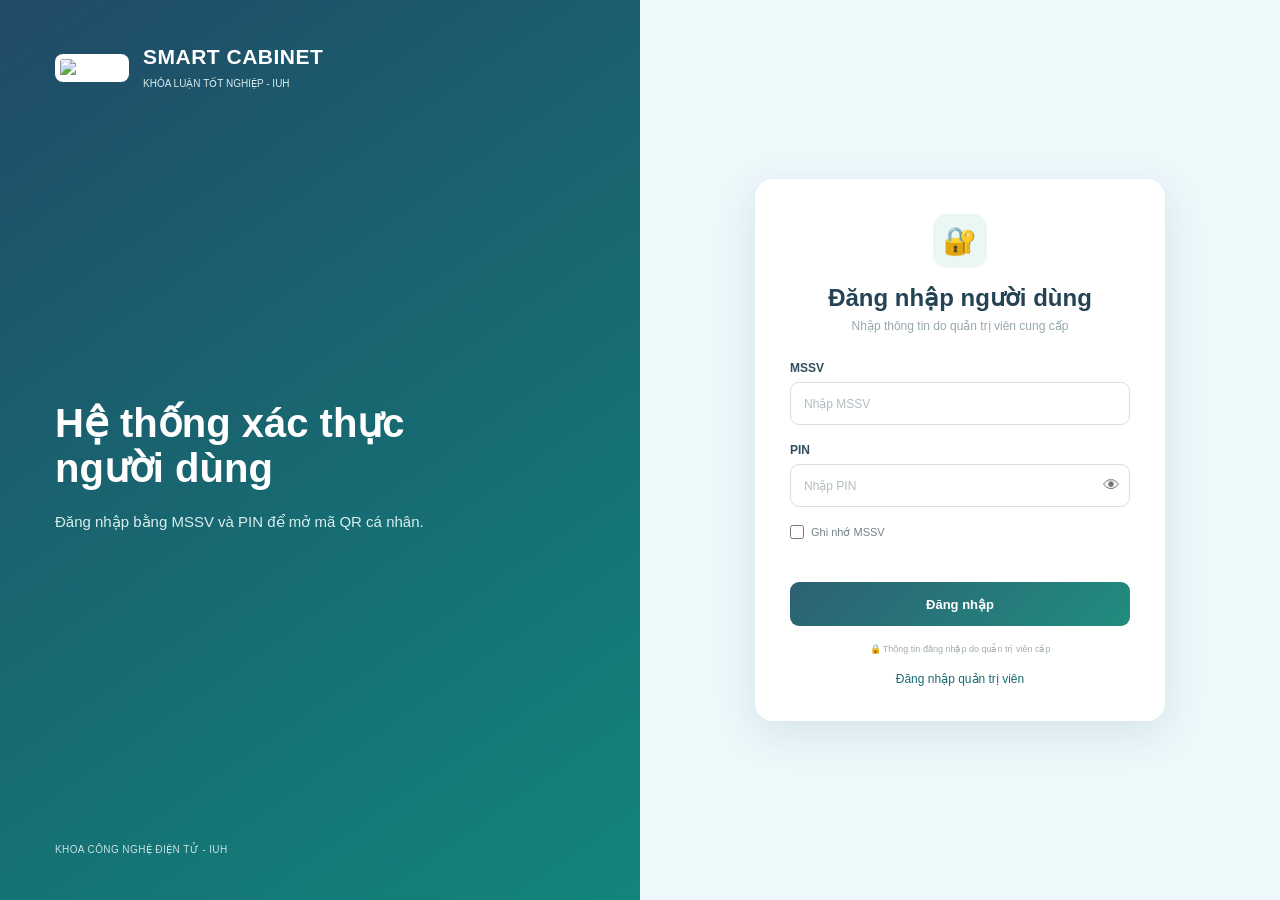
==== login.html @ 0675d984 "Initial commit" ====
<!DOCTYPE html>
<html lang="vi">

<head>
    <meta charset="UTF-8">

    <meta
        name="viewport"
        content="width=device-width, initial-scale=1.0"
    >

    <title>User Login - Smart Cabinet</title>

    <link
        rel="stylesheet"
        href="login.css"
    >
</head>


<body>

    <div class="login-page">

        <!-- LEFT -->
        <div class="login-left">

            <div class="brand">

                <img
                    src="https://iuh.edu.vn/assets/images/iuh.png?v=51"
                    alt="IUH"
                >

                <div>
                    <h1>SMART CABINET</h1>

                    <span>
                        KHÓA LUẬN TỐT NGHIỆP - IUH
                    </span>
                </div>

            </div>


            <div class="left-content">

                <h2>
                    Hệ thống xác thực
                    <br>
                    người dùng
                </h2>

                <p>
                    Đăng nhập bằng MSSV và PIN để mở mã QR cá nhân.
                </p>

            </div>


            <div class="left-footer">

                KHOA CÔNG NGHỆ ĐIỆN TỬ - IUH

            </div>

        </div>



        <!-- RIGHT -->
        <div class="login-right">

            <div class="login-card">

                <div class="login-icon">
                    🔐
                </div>


                <h2>
                    Đăng nhập người dùng
                </h2>


                <p class="login-description">
                    Nhập thông tin do quản trị viên cung cấp
                </p>


                <!-- MSSV -->

                <div class="form-group">

                    <label for="mssv">
                        MSSV
                    </label>

                    <input
                        type="text"
                        id="mssv"
                        placeholder="Nhập MSSV"
                        inputmode="numeric"
                        autocomplete="username"
                    >

                </div>


                <!-- PIN -->

                <div class="form-group">

                    <label for="pin">
                        PIN
                    </label>


                    <div class="password-box">

                        <input
                            type="password"
                            id="pin"
                            placeholder="Nhập PIN"
                            inputmode="numeric"
                            maxlength="10"
                            autocomplete="current-password"
                        >

                        <button
                            type="button"
                            id="togglePassword"
                            class="show-password"
                        >
                            👁
                        </button>

                    </div>

                </div>


                <!-- REMEMBER -->

                <div class="login-options">

                    <label class="remember">

                        <input
                            type="checkbox"
                            id="remember"
                        >

                        <span>
                            Ghi nhớ MSSV
                        </span>

                    </label>

                </div>


                <!-- ERROR -->

                <div
                    class="login-error"
                    id="loginError"
                ></div>


                <!-- LOGIN -->

                <button
                    class="login-btn"
                    id="loginBtn"
                >
                    Đăng nhập
                </button>


                <p class="security-note">

                    🔒 Thông tin đăng nhập do quản trị viên cấp

                </p>

                <button
                    type="button"
                    class="admin-mode-btn"
                    id="adminModeBtn"
                >
                    Đăng nhập quản trị viên
                </button>

            </div>

        </div>

    </div>


    <script type="module" src="login.js"></script>

</body>

</html>
---- login.css ----
/* =====================================================
   RESET
===================================================== */

* {
    margin: 0;
    padding: 0;
    box-sizing: border-box;
}


body {

    font-family:
        Arial,
        Helvetica,
        sans-serif;

    min-height: 100vh;

    background: #eaf7fb;

    color: #243746;
}


/* =====================================================
   PAGE
===================================================== */

.login-page {

    min-height: 100vh;

    display: grid;

    grid-template-columns: 1fr 1fr;
}


/* =====================================================
   LEFT
===================================================== */

.login-left {

    position: relative;

    display: flex;

    flex-direction: column;

    justify-content: space-between;

    padding: 45px 55px;

    color: #ffffff;

    background:
        linear-gradient(
            145deg,
            #214a67 0%,
            #176b72 55%,
            #12857b 100%
        );
}


/* =====================================================
   BRAND
===================================================== */

.brand {

    display: flex;

    align-items: center;

    gap: 14px;
}


.brand img {

    width: 74px;

    height: auto;

    background: #ffffff;

    border-radius: 8px;

    padding: 5px;
}


.brand h1 {

    font-size: 21px;

    letter-spacing: .5px;

    margin-bottom: 4px;
}


.brand span {

    font-size: 10px;

    color: #d9eeee;
}


/* =====================================================
   LEFT CONTENT
===================================================== */

.left-content {

    max-width: 430px;
}


.left-content h2 {

    font-size: 40px;

    line-height: 1.12;

    margin-bottom: 18px;
}


.left-content p {

    font-size: 15px;

    line-height: 1.7;

    color: #d9eeee;
}


/* =====================================================
   FOOTER
===================================================== */

.left-footer {

    font-size: 10px;

    color: #c8e1e4;

    letter-spacing: .4px;
}


/* =====================================================
   RIGHT
===================================================== */

.login-right {

    display: flex;

    align-items: center;

    justify-content: center;

    padding: 30px;

    background: #edf8fb;
}


/* =====================================================
   LOGIN CARD
===================================================== */

.login-card {

    width: 100%;

    max-width: 410px;

    background: #ffffff;

    border-radius: 18px;

    padding: 35px;

    box-shadow:
        0 12px 40px
        rgba(35, 85, 100, .12);
}


/* =====================================================
   ICON
===================================================== */

.login-icon {

    width: 54px;

    height: 54px;

    margin: 0 auto 16px;

    display: flex;

    align-items: center;

    justify-content: center;

    border-radius: 14px;

    background: #eaf7f4;

    font-size: 27px;
}


/* =====================================================
   TITLE
===================================================== */

.login-card h2 {

    text-align: center;

    font-size: 24px;

    color: #254355;

    margin-bottom: 7px;
}


.login-description {

    text-align: center;

    color: #98a8af;

    font-size: 12px;

    margin-bottom: 28px;
}


/* =====================================================
   FORM
===================================================== */

.form-group {

    margin-bottom: 18px;
}


.form-group label {

    display: block;

    font-size: 12px;

    font-weight: 700;

    color: #324d5b;

    margin-bottom: 7px;
}


.form-group input {

    width: 100%;

    height: 43px;

    border:
        1px solid #d4e0e5;

    border-radius: 9px;

    padding: 0 13px;

    font-size: 12px;

    color: #344856;

    outline: none;

    transition: .2s;
}


.form-group input:focus {

    border-color: #369788;

    box-shadow:
        0 0 0 3px
        rgba(54,151,136,.10);
}


.form-group input::placeholder {

    color: #b2bdc1;
}


/* =====================================================
   PASSWORD
===================================================== */

.password-box {

    position: relative;
}


.password-box input {

    padding-right: 45px;
}


.show-password {

    position: absolute;

    right: 10px;

    top: 50%;

    transform:
        translateY(-50%);

    border: none;

    background: transparent;

    cursor: pointer;

    font-size: 17px;

    opacity: .55;
}


.show-password:hover {

    opacity: .9;
}

.admin-mode-btn {
    display: block;
    margin: 18px auto 0;
    border: none;
    background: transparent;
    color: #176b72;
    font-size: 12px;
    cursor: pointer;
}

.admin-mode-btn:hover {
    text-decoration: underline;
}


/* =====================================================
   OPTIONS
===================================================== */

.login-options {

    display: flex;

    justify-content: space-between;

    align-items: center;

    margin-bottom: 18px;
}


.remember {

    display: flex;

    align-items: center;

    gap: 7px;

    font-size: 11px;

    color: #72838b;

    cursor: pointer;
}


.remember input {

    width: 14px;

    height: 14px;
}


/* =====================================================
   ERROR
===================================================== */

.login-error {

    min-height: 17px;

    color: #d54747;

    font-size: 11px;

    text-align: center;

    margin-bottom: 8px;
}


/* =====================================================
   LOGIN BUTTON
===================================================== */

.login-btn {

    width: 100%;

    height: 44px;

    border: none;

    border-radius: 9px;

    background:
        linear-gradient(
            135deg,
            #2d6174,
            #218c7e
        );

    color: #ffffff;

    font-size: 13px;

    font-weight: 700;

    cursor: pointer;

    transition: .2s;
}


.login-btn:hover {

    transform:
        translateY(-1px);

    box-shadow:
        0 6px 15px
        rgba(33,140,126,.20);
}


.login-btn:disabled {

    opacity: .65;

    cursor: not-allowed;

    transform: none;

    box-shadow: none;
}


/* =====================================================
   SECURITY
===================================================== */

.security-note {

    text-align: center;

    color: #a0adb2;

    font-size: 9px;

    margin-top: 18px;
}


/* =====================================================
   RESPONSIVE
===================================================== */

@media (max-width: 850px) {

    .login-page {

        grid-template-columns: 1fr;
    }


    .login-left {

        min-height: 280px;

        padding: 30px;
    }


    .left-content h2 {

        font-size: 30px;
    }


    .left-content p {

        font-size: 13px;
    }


    .left-footer {

        display: none;
    }

}


@media (max-width: 500px) {

    .login-left {

        min-height: 230px;

        padding: 22px;
    }


    .brand h1 {

        font-size: 17px;
    }


    .brand img {

        width: 58px;
    }


    .left-content h2 {

        font-size: 25px;
    }


    .login-right {

        padding: 18px;
    }


    .login-card {

        padding: 25px 20px;
    }

}

.qr-page {
    min-height: 100vh;
    display: flex;
    align-items: center;
    justify-content: center;
    padding: 24px;
}

.qr-card {
    width: 100%;
    max-width: 430px;
    padding: 34px;
    background: #ffffff;
    border-radius: 18px;
    text-align: center;
    box-shadow: 0 12px 40px rgba(35, 85, 100, .12);
}

.qr-card h1 {
    color: #254355;
    font-size: 24px;
    margin-bottom: 8px;
}

.qr-card > p {
    color: #6d8089;
    font-size: 13px;
}

.qr-code {
    width: 220px;
    min-height: 220px;
    margin: 24px auto;
}

.qr-code img,
.qr-code canvas {
    display: block;
    margin: 0 auto;
}

.personal-data-label {
    margin-bottom: 8px;
    font-weight: 700;
}

.qr-card code {
    display: block;
    overflow-wrap: anywhere;
    color: #176b72;
    font-size: 12px;
}

.qr-card .login-error {
    min-height: 20px;
    margin: 14px 0;
    color: #c64b4b;
}

.qr-card .login-btn {
    width: 100%;
}
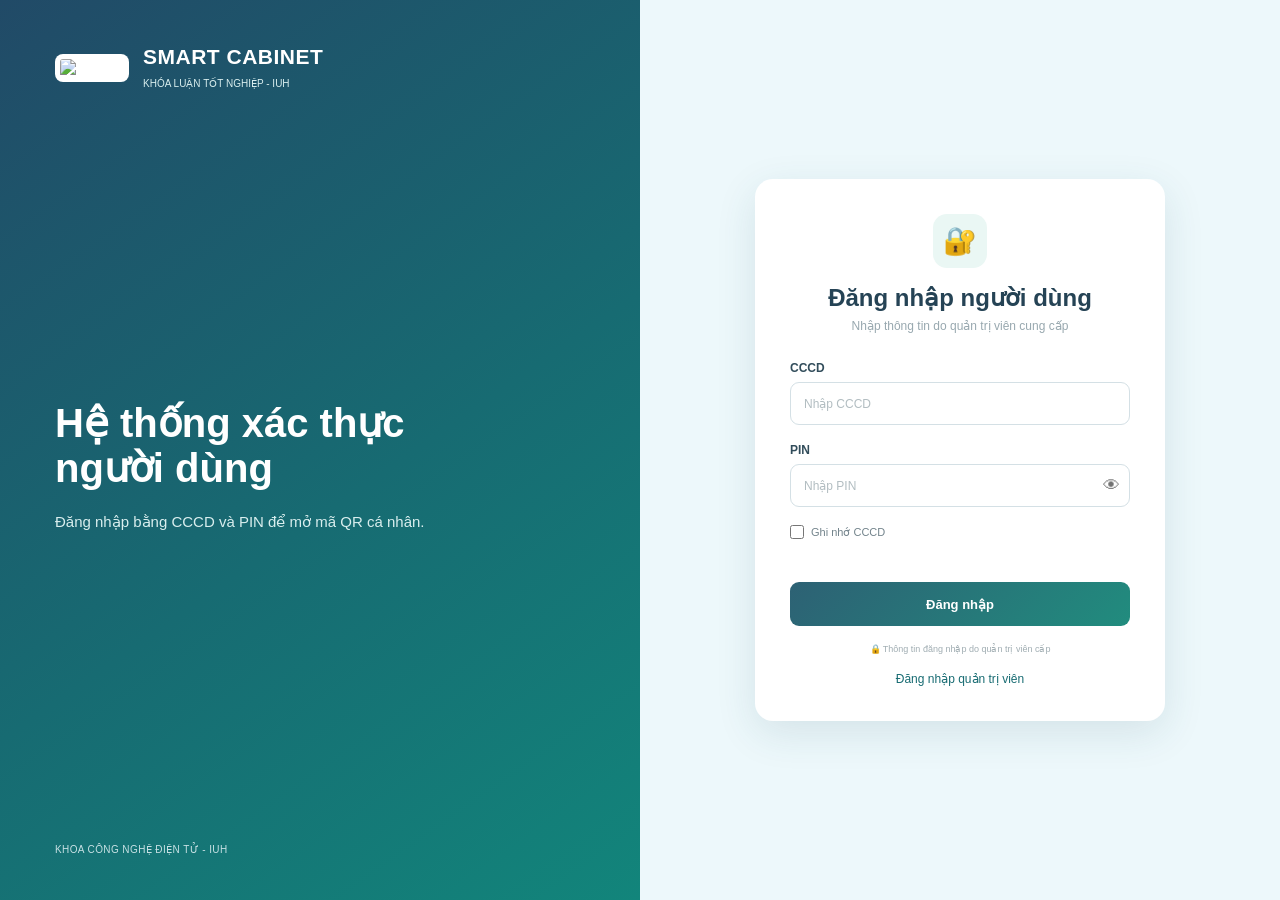
==== commit 02708190: "CHUYEN MSSV THANH CCCD" ====
--- a/login.html
+++ b/login.html
@@ -52,7 +52,7 @@
                 </h2>
 
                 <p>
-                    Đăng nhập bằng MSSV và PIN để mở mã QR cá nhân.
+                    Đăng nhập bằng CCCD và PIN để mở mã QR cá nhân.
                 </p>
 
             </div>
@@ -88,18 +88,18 @@
                 </p>
 
 
-                <!-- MSSV -->
+                <!-- CCCD -->
 
                 <div class="form-group">
 
-                    <label for="mssv">
-                        MSSV
+                    <label for="CCCD">
+                        CCCD
                     </label>
 
                     <input
                         type="text"
-                        id="mssv"
-                        placeholder="Nhập MSSV"
+                        id="CCCD"
+                        placeholder="Nhập CCCD"
                         inputmode="numeric"
                         autocomplete="username"
                     >
@@ -152,7 +152,7 @@
                         >
 
                         <span>
-                            Ghi nhớ MSSV
+                            Ghi nhớ CCCD
                         </span>
 
                     </label>
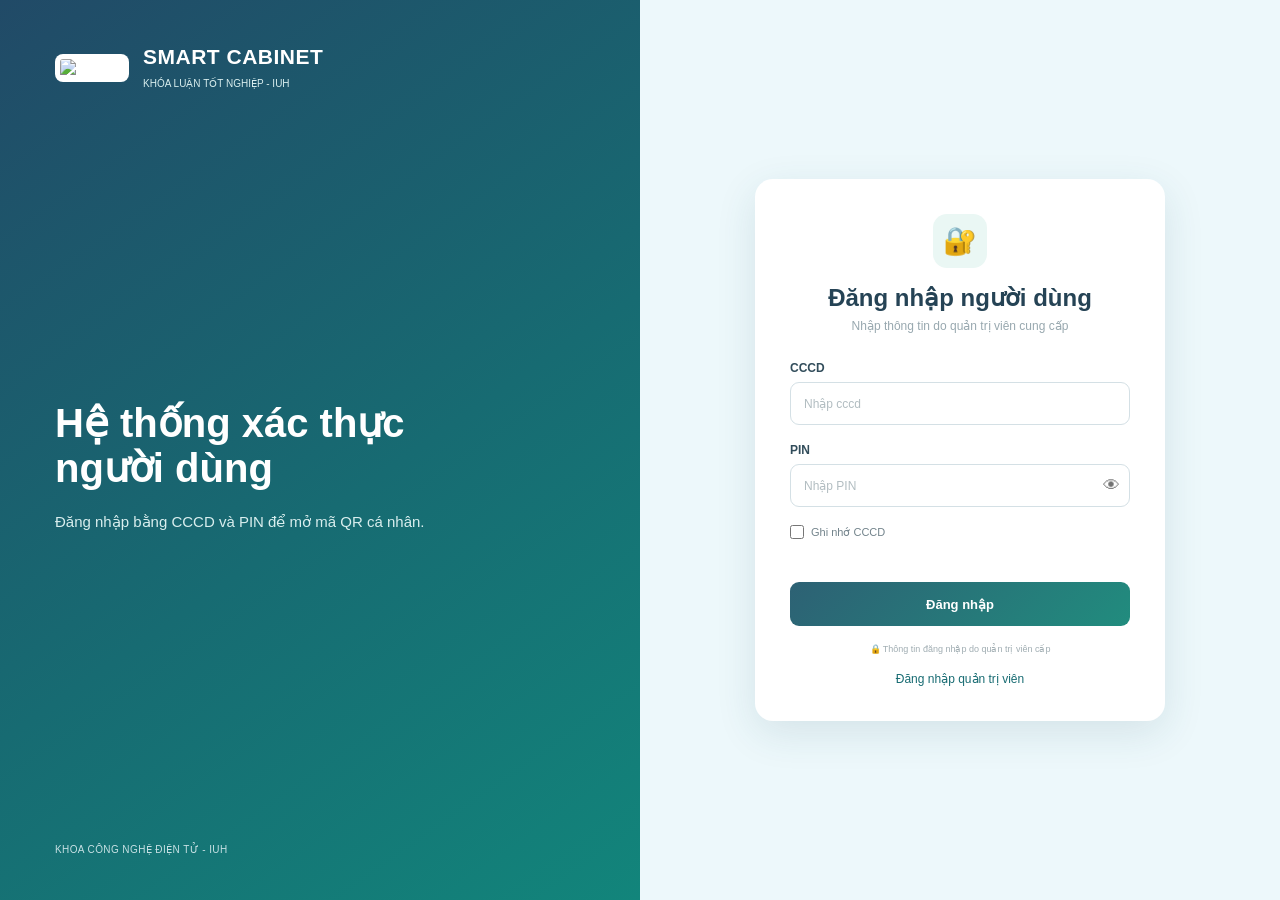
==== commit bfcebefb: "lỗi đăng nhập" ====
--- a/login.html
+++ b/login.html
@@ -92,14 +92,14 @@
 
                 <div class="form-group">
 
-                    <label for="CCCD">
+                    <label for="cccd">
                         CCCD
                     </label>
 
                     <input
                         type="text"
-                        id="CCCD"
-                        placeholder="Nhập CCCD"
+                        id="cccd"
+                        placeholder="Nhập cccd"
                         inputmode="numeric"
                         autocomplete="username"
                     >
